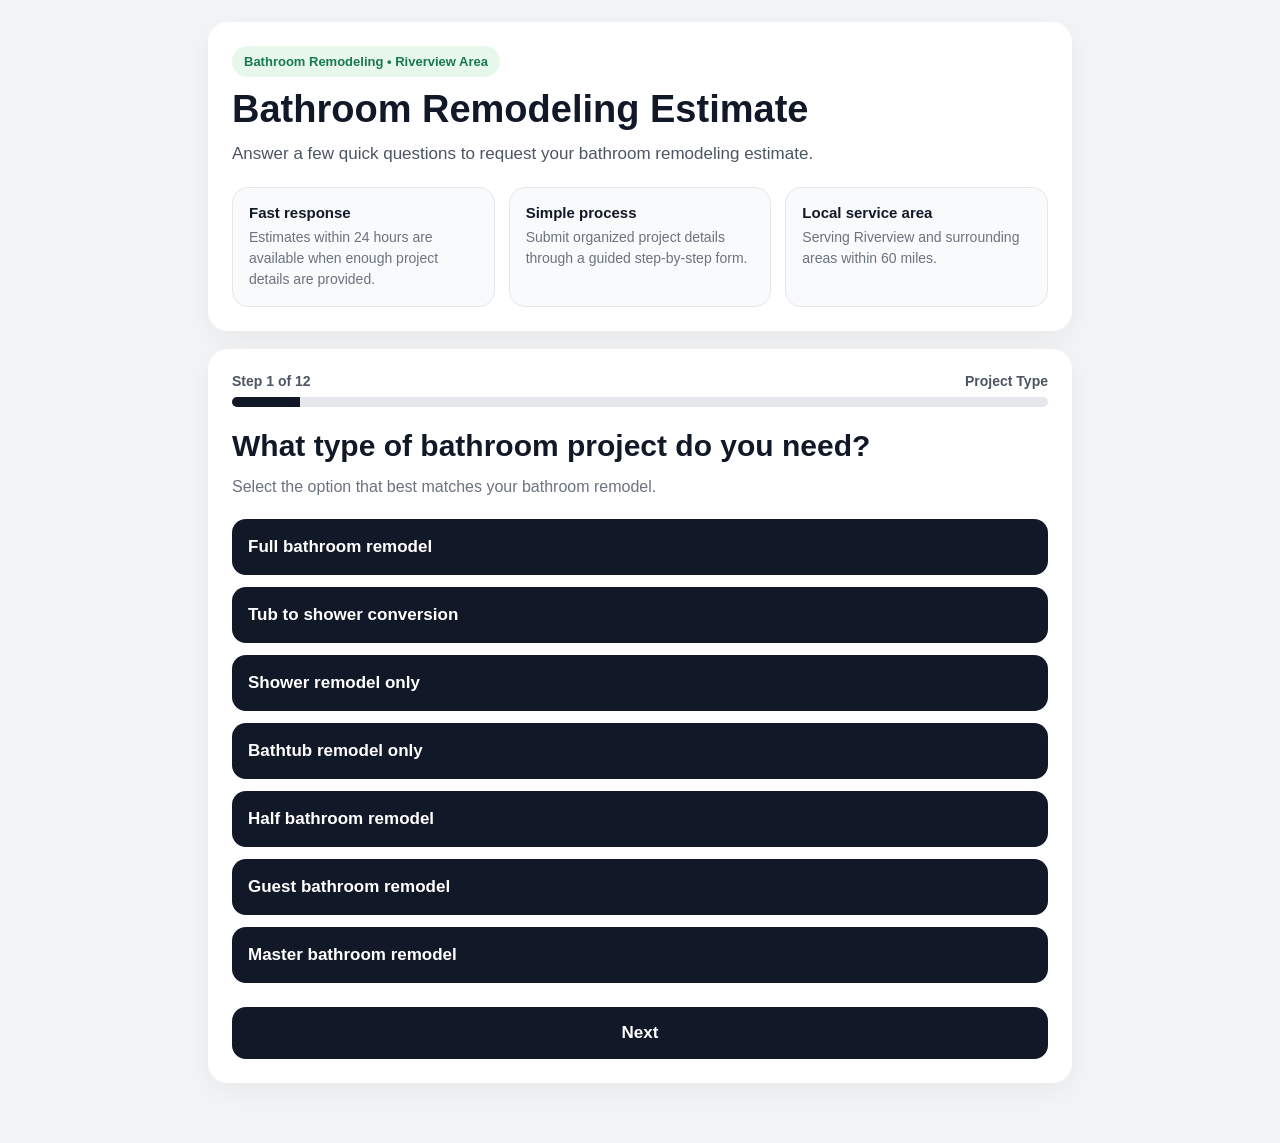
==== bathroom-remodeling.html @ bce9cc0d "Add files via upload" ====
<!DOCTYPE html>
<html lang="en">
<head>
  <!-- Google tag (gtag.js) -->
<script async src="https://www.googletagmanager.com/gtag/js?id=AW-18090208680"></script>
<script>
  window.dataLayer = window.dataLayer || [];
  function gtag(){dataLayer.push(arguments);}
  gtag('js', new Date());

  gtag('config', 'AW-18090208680');
</script>
  <meta charset="UTF-8" />
  <meta name="viewport" content="width=device-width, initial-scale=1.0" />
  <title>Bathroom Remodeling Estimate | GetEstimateFast</title>
  <style>
    * { box-sizing: border-box; }

    body {
      margin: 0;
      font-family: Arial, sans-serif;
      background: #f3f4f6;
      color: #111827;
    }

    .container {
      max-width: 900px;
      margin: 0 auto;
      padding: 22px 18px 60px;
    }

    .hero {
      background: #ffffff;
      border-radius: 20px;
      padding: 24px;
      box-shadow: 0 8px 30px rgba(0,0,0,0.05);
      margin-bottom: 18px;
    }

    .badge {
      display: inline-block;
      background: #e8f7ec;
      color: #18794e;
      font-size: 13px;
      font-weight: 700;
      padding: 8px 12px;
      border-radius: 999px;
      margin-bottom: 12px;
    }

    h1 {
      font-size: 38px;
      line-height: 1.08;
      margin: 0 0 10px;
    }

    .sub {
      font-size: 17px;
      color: #4b5563;
      line-height: 1.6;
      margin: 0;
    }

    .mobile-hide {
      display: block;
    }

    .info-grid {
      display: grid;
      grid-template-columns: repeat(3, 1fr);
      gap: 14px;
      margin-top: 20px;
    }

    .info-card {
      background: #f9fafb;
      border: 1px solid #e5e7eb;
      border-radius: 16px;
      padding: 16px;
    }

    .info-card strong {
      display: block;
      margin-bottom: 6px;
      font-size: 15px;
    }

    .info-card span {
      font-size: 14px;
      color: #6b7280;
      line-height: 1.5;
    }

    .form-shell {
      background: #ffffff;
      border-radius: 20px;
      padding: 24px;
      box-shadow: 0 8px 30px rgba(0,0,0,0.05);
    }

    .progress-wrap {
      margin-bottom: 22px;
    }

    .progress-top {
      display: flex;
      justify-content: space-between;
      align-items: center;
      gap: 12px;
      margin-bottom: 8px;
      font-size: 14px;
      color: #4b5563;
      font-weight: 700;
    }

    .progress-bar {
      height: 10px;
      background: #e5e7eb;
      border-radius: 999px;
      overflow: hidden;
    }

    .progress-fill {
      height: 100%;
      width: 8%;
      background: #111827;
      transition: width 0.25s ease;
    }

    .step {
      display: none;
    }

    .step.active {
      display: block;
    }

    h2 {
      font-size: 30px;
      margin: 0 0 10px;
      line-height: 1.15;
    }

    .step-desc {
      color: #6b7280;
      font-size: 16px;
      line-height: 1.6;
      margin: 0 0 20px;
    }

    .option-grid {
      display: grid;
      gap: 12px;
    }

    .option-btn,
    .nav-btn,
    .submit-btn,
    .contact-link {
      border: none;
      border-radius: 14px;
      cursor: pointer;
      transition: 0.2s ease;
      font-size: 17px;
      text-decoration: none;
    }

    .option-btn {
      width: 100%;
      padding: 18px 16px;
      text-align: left;
      background: #111827;
      color: #fff;
      font-weight: 600;
    }

    .option-btn:hover,
    .nav-btn:hover,
    .submit-btn:hover,
    .contact-link:hover {
      opacity: 0.95;
    }

    .option-btn.selected {
      background: #18794e;
    }

    .checkbox-list {
      display: grid;
      gap: 12px;
    }

    .checkbox-item {
      display: flex;
      align-items: center;
      gap: 12px;
      background: #f9fafb;
      border: 1px solid #e5e7eb;
      border-radius: 14px;
      padding: 16px;
      font-size: 16px;
      cursor: pointer;
    }

    .checkbox-item input {
      width: 18px;
      height: 18px;
      flex: 0 0 auto;
    }

    .field-grid {
      display: grid;
      gap: 14px;
    }

    .two-col {
      grid-template-columns: 1fr 1fr;
    }

    .three-col {
      grid-template-columns: 1fr 1fr 1fr;
    }

    input, select, textarea {
      width: 100%;
      padding: 15px 16px;
      border: 1px solid #d1d5db;
      border-radius: 12px;
      font-size: 16px;
      background: white;
    }

    textarea {
      min-height: 140px;
      resize: vertical;
    }

    .hint {
      font-size: 14px;
      color: #6b7280;
      line-height: 1.6;
      margin-top: 10px;
    }

    .notice-box {
      background: #fff8e7;
      border: 1px solid #f3d27a;
      padding: 16px;
      border-radius: 14px;
      color: #5c4500;
      font-size: 15px;
      line-height: 1.6;
      margin-bottom: 18px;
    }

    .soft-box {
      background: #f9fafb;
      border: 1px solid #e5e7eb;
      padding: 16px;
      border-radius: 14px;
      margin-top: 14px;
    }

    .nav-row {
      display: flex;
      gap: 12px;
      justify-content: space-between;
      margin-top: 24px;
    }

    .nav-btn,
    .submit-btn {
      padding: 16px 18px;
      width: 100%;
      background: #111827;
      color: #fff;
      font-weight: 700;
    }

    .nav-btn.secondary {
      background: #e5e7eb;
      color: #111827;
    }

    .summary {
      background: #f9fafb;
      border: 1px solid #e5e7eb;
      border-radius: 16px;
      padding: 18px;
      display: grid;
      gap: 12px;
    }

    .summary-item {
      border-bottom: 1px solid #e5e7eb;
      padding-bottom: 10px;
    }

    .summary-item:last-child {
      border-bottom: none;
      padding-bottom: 0;
    }

    .summary-item strong {
      display: block;
      margin-bottom: 4px;
      font-size: 14px;
      color: #374151;
    }

    .summary-item span {
      font-size: 15px;
      color: #111827;
      line-height: 1.5;
    }

    .contact-links {
      display: flex;
      gap: 12px;
      flex-wrap: wrap;
      margin-top: 16px;
    }

    .contact-link {
      display: inline-block;
      background: #111827;
      color: white;
      padding: 13px 16px;
      font-weight: 700;
    }

    .contact-link.alt {
      background: #25d366;
    }

    .footer-note {
      margin-top: 20px;
      font-size: 13px;
      color: #6b7280;
      line-height: 1.7;
    }

    .error {
      color: #b91c1c;
      font-size: 14px;
      margin-top: 12px;
      display: none;
    }

    .hidden {
      display: none !important;
    }

    @media (max-width: 768px) {
      .mobile-hide {
        display: none;
      }

      h1 { font-size: 30px; }
      h2 { font-size: 24px; }

      .form-shell, .hero { padding: 20px; }
      .two-col, .three-col, .info-grid { grid-template-columns: 1fr; }
      .nav-row { flex-direction: column; }

      .container {
        padding-top: 12px;
      }
    }
  </style>
</head>
<body>
  <div class="container">
    <div class="hero">
      <div class="badge">Bathroom Remodeling • Riverview Area</div>
      <h1>Bathroom Remodeling Estimate</h1>
      <p class="sub">
        Answer a few quick questions to request your bathroom remodeling estimate.
      </p>

      <div class="mobile-hide">
        <div class="info-grid">
          <div class="info-card">
            <strong>Fast response</strong>
            <span>Estimates within 24 hours are available when enough project details are provided.</span>
          </div>
          <div class="info-card">
            <strong>Simple process</strong>
            <span>Submit organized project details through a guided step-by-step form.</span>
          </div>
          <div class="info-card">
            <strong>Local service area</strong>
            <span>Serving Riverview and surrounding areas within 60 miles.</span>
          </div>
        </div>
      </div>
    </div>

    <div class="form-shell">
      <div class="progress-wrap">
        <div class="progress-top">
          <span id="stepLabel">Step 1 of 12</span>
          <span id="stepTitleMini">Project Type</span>
        </div>
        <div class="progress-bar">
          <div class="progress-fill" id="progressFill"></div>
        </div>
      </div>

      <form id="bathroomForm" action="https://formsubmit.co/getestimatefast@gmail.com" method="POST" enctype="multipart/form-data">
        <input type="hidden" name="_subject" value="New Bathroom Remodeling Lead" />
        <input type="hidden" name="_captcha" value="false" />
        <input type="hidden" name="_template" value="table" />
        <input type="hidden" name="Service" value="Bathroom Remodeling" />
        <input type="hidden" name="Project Type" id="projectTypeInput" />
        <input type="hidden" name="Materials" id="materialsInput" />
        <input type="hidden" name="Knows Measurements" id="knowsMeasurementsInput" />
        <input type="hidden" name="Measurement Method" id="measurementMethodInput" />
        <input type="hidden" name="Standard Bathroom Size" id="standardSizeInput" />
        <input type="hidden" name="Project Details" id="projectDetailsInput" />
        <input type="hidden" name="Timeline" id="timelineInput" />
        <input type="hidden" name="On-Site Evaluation" id="visitInput" />

        <!-- STEP 1 -->
        <section class="step active" data-title="Project Type">
          <h2>What type of bathroom project do you need?</h2>
          <p class="step-desc">Select the option that best matches your bathroom remodel.</p>

          <div class="option-grid" data-group="projectType">
            <button type="button" class="option-btn" data-value="Full bathroom remodel">Full bathroom remodel</button>
            <button type="button" class="option-btn" data-value="Tub to shower conversion">Tub to shower conversion</button>
            <button type="button" class="option-btn" data-value="Shower remodel only">Shower remodel only</button>
            <button type="button" class="option-btn" data-value="Bathtub remodel only">Bathtub remodel only</button>
            <button type="button" class="option-btn" data-value="Half bathroom remodel">Half bathroom remodel</button>
            <button type="button" class="option-btn" data-value="Guest bathroom remodel">Guest bathroom remodel</button>
            <button type="button" class="option-btn" data-value="Master bathroom remodel">Master bathroom remodel</button>
          </div>

          <div class="error">Please select one option to continue.</div>

          <div class="nav-row">
            <button type="button" class="nav-btn" onclick="nextStep()">Next</button>
          </div>
        </section>

        <!-- STEP 2 -->
        <section class="step" data-title="Scope of Work">
          <h2>What work is needed?</h2>
          <p class="step-desc">Select all that apply to your project.</p>

          <div class="checkbox-list">
            <label class="checkbox-item"><input type="checkbox" name="Scope of Work[]" value="Demolition">Demolition</label>
            <label class="checkbox-item"><input type="checkbox" name="Scope of Work[]" value="Debris removal">Debris removal</label>
            <label class="checkbox-item"><input type="checkbox" name="Scope of Work[]" value="Plumbing replacement">Plumbing replacement</label>
            <label class="checkbox-item"><input type="checkbox" name="Scope of Work[]" value="Plumbing relocation">Plumbing relocation</label>
            <label class="checkbox-item"><input type="checkbox" name="Scope of Work[]" value="Waterproofing">Waterproofing</label>
            <label class="checkbox-item"><input type="checkbox" name="Scope of Work[]" value="Tile installation">Tile installation</label>
            <label class="checkbox-item"><input type="checkbox" name="Scope of Work[]" value="Shower pan installation">Shower pan installation</label>
            <label class="checkbox-item"><input type="checkbox" name="Scope of Work[]" value="Bathtub installation">Bathtub installation</label>
            <label class="checkbox-item"><input type="checkbox" name="Scope of Work[]" value="Vanity replacement">Vanity replacement</label>
            <label class="checkbox-item"><input type="checkbox" name="Scope of Work[]" value="Toilet replacement">Toilet replacement</label>
            <label class="checkbox-item"><input type="checkbox" name="Scope of Work[]" value="Drywall repair">Drywall repair</label>
            <label class="checkbox-item"><input type="checkbox" name="Scope of Work[]" value="Painting">Painting</label>
            <label class="checkbox-item"><input type="checkbox" name="Scope of Work[]" value="Glass door installation">Glass door installation</label>
            <label class="checkbox-item"><input type="checkbox" name="Scope of Work[]" value="Exhaust fan">Exhaust fan</label>
            <label class="checkbox-item"><input type="checkbox" name="Scope of Work[]" value="Lighting">Lighting</label>
            <label class="checkbox-item"><input type="checkbox" name="Scope of Work[]" value="Final cleaning">Final cleaning</label>
          </div>

          <div class="error">Please select at least one scope item.</div>

          <div class="nav-row">
            <button type="button" class="nav-btn secondary" onclick="prevStep()">Back</button>
            <button type="button" class="nav-btn" onclick="nextStep()">Next</button>
          </div>
        </section>

        <!-- STEP 3 -->
        <section class="step" data-title="Materials">
          <h2>How will materials be handled?</h2>
          <p class="step-desc">Choose the option that best matches your project.</p>

          <div class="option-grid" data-group="materials">
            <button type="button" class="option-btn" data-value="I already have materials">I already have materials</button>
            <button type="button" class="option-btn" data-value="I need help choosing materials">I need help choosing materials</button>
            <button type="button" class="option-btn" data-value="I want help purchasing materials">I want help purchasing materials</button>
            <button type="button" class="option-btn" data-value="Labor only">Labor only</button>
            <button type="button" class="option-btn" data-value="Labor + rough materials">Labor + rough materials</button>
          </div>

          <div class="error">Please select one option to continue.</div>

          <div class="nav-row">
            <button type="button" class="nav-btn secondary" onclick="prevStep()">Back</button>
            <button type="button" class="nav-btn" onclick="nextStep()">Next</button>
          </div>
        </section>

        <!-- STEP 4 -->
        <section class="step" data-title="Measurements">
          <h2>Do you know your bathroom measurements?</h2>
          <p class="step-desc">This helps us determine whether an estimate can be reviewed more accurately within 24 hours.</p>

          <div class="option-grid" data-group="knowsMeasurements">
            <button type="button" class="option-btn" data-value="Yes, I know the measurements">Yes, I know the measurements</button>
            <button type="button" class="option-btn" data-value="No, I do not know the measurements">No, I do not know the measurements</button>
          </div>

          <div id="measurementNoBox" class="notice-box hidden">
            Accurate estimates may require bathroom measurements. If measurements are not available, an on-site evaluation may be needed and the 24-hour estimate may not apply.
          </div>

          <div id="measurementYesBox" class="hidden">
            <div class="soft-box">
              <p class="step-desc" style="margin-bottom:14px;">How would you like to provide the bathroom size?</p>

              <div class="option-grid" data-group="measurementMethod">
                <button type="button" class="option-btn" data-value="Select a standard bathroom size">Select a standard bathroom size</button>
                <button type="button" class="option-btn" data-value="Enter custom measurements">Enter custom measurements</button>
              </div>

              <div id="standardSizeBox" class="hidden" style="margin-top:16px;">
                <select id="standardBathroomSize">
                  <option value="">Select a standard bathroom size</option>
                  <option>Small bathroom — around 5' x 8'</option>
                  <option>Standard bathroom — around 6' x 8'</option>
                  <option>Master bathroom — around 8' x 10'</option>
                  <option>Large master bathroom — around 10' x 12'</option>
                  <option>Different size / not listed</option>
                </select>
              </div>

              <div id="customSizeBox" class="hidden" style="margin-top:16px;">
                <div class="field-grid three-col">
                  <input type="text" id="bathLength" name="Bathroom Length (feet)" placeholder="Length (feet)" />
                  <input type="text" id="bathWidth" name="Bathroom Width (feet)" placeholder="Width (feet)" />
                  <input type="text" id="bathHeight" name="Ceiling Height (feet)" placeholder="Ceiling height (feet)" />
                </div>
              </div>
            </div>
          </div>

          <div class="error">Please complete the measurement step to continue.</div>

          <div class="nav-row">
            <button type="button" class="nav-btn secondary" onclick="prevStep()">Back</button>
            <button type="button" class="nav-btn" onclick="nextStep()">Next</button>
          </div>
        </section>

        <!-- STEP 5 -->
        <section class="step" data-title="Project Details">
          <h2>What details do you already have?</h2>
          <p class="step-desc">Select the option that best describes your project status.</p>

          <div class="option-grid" data-group="projectDetails">
            <button type="button" class="option-btn" data-value="I already have a design">I already have a design</button>
            <button type="button" class="option-btn" data-value="I need help planning the layout">I need help planning the layout</button>
            <button type="button" class="option-btn" data-value="I know the finishes I want">I know the finishes I want</button>
            <button type="button" class="option-btn" data-value="I am still deciding on finishes">I am still deciding on finishes</button>
          </div>

          <div class="error">Please select one option to continue.</div>

          <div class="nav-row">
            <button type="button" class="nav-btn secondary" onclick="prevStep()">Back</button>
            <button type="button" class="nav-btn" onclick="nextStep()">Next</button>
          </div>
        </section>

        <!-- STEP 6 -->
        <section class="step" data-title="Project Description">
          <h2>Tell us more about your project</h2>
          <p class="step-desc">The more details you provide, the more accurate your estimate will be.</p>

          <textarea id="projectDescription" name="Project Description" placeholder="Describe what you want to change or improve in your bathroom.

Example:
- Replace bathtub with walk-in shower
- Install new tile and waterproofing
- Move plumbing
- Upgrade vanity and lighting
- Fix previous water damage"></textarea>

          <div class="hint">You can include any specific ideas, materials, or problems you are experiencing.</div>

          <div class="error">Please add a short project description to continue.</div>

          <div class="nav-row">
            <button type="button" class="nav-btn secondary" onclick="prevStep()">Back</button>
            <button type="button" class="nav-btn" onclick="nextStep()">Next</button>
          </div>
        </section>

        <!-- STEP 7 -->
        <section class="step" data-title="Timeline">
          <h2>When would you like to start?</h2>
          <p class="step-desc">Choose the timeline that best fits your project plan.</p>

          <div class="option-grid" data-group="timeline">
            <button type="button" class="option-btn" data-value="As soon as possible">As soon as possible</button>
            <button type="button" class="option-btn" data-value="Within 30 days">Within 30 days</button>
            <button type="button" class="option-btn" data-value="Within 60 days">Within 60 days</button>
            <button type="button" class="option-btn" data-value="Within 90 days">Within 90 days</button>
            <button type="button" class="option-btn" data-value="Just planning for now">Just planning for now</button>
          </div>

          <div class="error">Please select one option to continue.</div>

          <div class="nav-row">
            <button type="button" class="nav-btn secondary" onclick="prevStep()">Back</button>
            <button type="button" class="nav-btn" onclick="nextStep()">Next</button>
          </div>
        </section>

        <!-- STEP 8 -->
        <section class="step" data-title="Location">
          <h2>Where is the project located?</h2>
          <p class="step-desc">Please provide the city and ZIP code of the property.</p>

          <div class="field-grid two-col">
            <input type="text" id="city" name="City" placeholder="City" />
            <input type="text" id="zip" name="ZIP Code" placeholder="ZIP Code" />
          </div>

          <div class="error">Please enter city and ZIP code.</div>

          <div class="nav-row">
            <button type="button" class="nav-btn secondary" onclick="prevStep()">Back</button>
            <button type="button" class="nav-btn" onclick="nextStep()">Next</button>
          </div>
        </section>

        <!-- STEP 9 -->
        <section class="step" data-title="On-Site Evaluation">
          <h2>Do you think an on-site evaluation may be needed?</h2>

          <div class="notice-box">
            Some projects may require an in-person evaluation. If a site visit is needed, a $100 service fee may apply. This fee will be credited toward your project if you move forward with the team.
          </div>

          <div class="option-grid" data-group="visit">
            <button type="button" class="option-btn" data-value="No, I do not need a visit">No, I do not need a visit</button>
            <button type="button" class="option-btn" data-value="Yes, I may need an on-site evaluation">Yes, I may need an on-site evaluation</button>
          </div>

          <div class="error">Please select one option to continue.</div>

          <div class="nav-row">
            <button type="button" class="nav-btn secondary" onclick="prevStep()">Back</button>
            <button type="button" class="nav-btn" onclick="nextStep()">Next</button>
          </div>
        </section>

        <!-- STEP 10 -->
        <section class="step" data-title="Photos">
          <h2>Would you like to add photos of the project area?</h2>
          <p class="step-desc">Photos are optional, but they help us review your bathroom project more accurately.</p>

          <input type="file" name="Project Photos" multiple accept="image/*" />
          <div class="hint">
            Additional project photos can also be shared later using your preferred contact method.
          </div>

          <div class="nav-row">
            <button type="button" class="nav-btn secondary" onclick="prevStep()">Back</button>
            <button type="button" class="nav-btn" onclick="nextStep()">Next</button>
          </div>
        </section>

        <!-- STEP 11 -->
        <section class="step" data-title="Contact Information">
          <h2>How can we reach you?</h2>
          <p class="step-desc">Please enter your contact information so we can follow up on your request.</p>

          <div class="field-grid">
            <input type="text" id="fullName" name="Full Name" placeholder="Full Name" />
            <input type="text" id="phone" name="Phone Number" placeholder="Phone Number" />
            <input type="email" id="email" name="Email Address" placeholder="Email Address" />
            <select id="contactMethod" name="Preferred Contact Method">
              <option value="">Preferred contact method</option>
              <option>Phone call</option>
              <option>Text message</option>
              <option>WhatsApp</option>
              <option>Email</option>
            </select>
          </div>

          <div class="error">Please complete name, phone, email, and preferred contact method.</div>

          <div class="nav-row">
            <button type="button" class="nav-btn secondary" onclick="prevStep()">Back</button>
            <button type="button" class="nav-btn" onclick="nextStep()">Next</button>
          </div>
        </section>

        <!-- STEP 12 -->
        <section class="step" data-title="Review & Submit">
          <h2>Review your request</h2>
          <p class="step-desc">Please review your project details before submitting.</p>

          <div class="summary" id="summaryBox"></div>

          <div class="contact-links">
            <a class="contact-link" id="smsBackup" href="#">Send by text instead</a>
            <a class="contact-link" id="emailBackup" href="#">Send by email instead</a>
            <a class="contact-link alt" id="whatsAppBackup" href="#" target="_blank">Send by WhatsApp instead</a>
          </div>

          <div class="footer-note">
            GetEstimateFast is a lead generation platform that connects customers with construction professionals. Depending on the project, services may be performed by our team or by independent contractors.
          </div>

          <div class="nav-row">
            <button type="button" class="nav-btn secondary" onclick="prevStep()">Back</button>
            <button type="submit" class="submit-btn">Request My Estimate</button>
          </div>
        </section>
      </form>
    </div>
  </div>

  <script>
    const steps = Array.from(document.querySelectorAll('.step'));
    let currentStep = 0;

    const stepLabel = document.getElementById('stepLabel');
    const stepTitleMini = document.getElementById('stepTitleMini');
    const progressFill = document.getElementById('progressFill');

    const singleChoiceState = {
      projectType: '',
      materials: '',
      knowsMeasurements: '',
      measurementMethod: '',
      standardSize: '',
      projectDetails: '',
      timeline: '',
      visit: ''
    };

    document.querySelectorAll('[data-group]').forEach(group => {
      const groupName = group.getAttribute('data-group');
      group.querySelectorAll('.option-btn').forEach(btn => {
        btn.addEventListener('click', () => {
          group.querySelectorAll('.option-btn').forEach(b => b.classList.remove('selected'));
          btn.classList.add('selected');
          singleChoiceState[groupName] = btn.dataset.value;

          if (groupName === 'projectType') document.getElementById('projectTypeInput').value = btn.dataset.value;
          if (groupName === 'materials') document.getElementById('materialsInput').value = btn.dataset.value;
          if (groupName === 'knowsMeasurements') {
            document.getElementById('knowsMeasurementsInput').value = btn.dataset.value;
            handleMeasurementKnowledge();
          }
          if (groupName === 'measurementMethod') {
            document.getElementById('measurementMethodInput').value = btn.dataset.value;
            handleMeasurementMethod();
          }
          if (groupName === 'projectDetails') document.getElementById('projectDetailsInput').value = btn.dataset.value;
          if (groupName === 'timeline') document.getElementById('timelineInput').value = btn.dataset.value;
          if (groupName === 'visit') document.getElementById('visitInput').value = btn.dataset.value;

          hideError(currentStep);
        });
      });
    });

    document.getElementById('standardBathroomSize').addEventListener('change', function() {
      singleChoiceState.standardSize = this.value;
      document.getElementById('standardSizeInput').value = this.value;
      hideError(currentStep);
    });

    function handleMeasurementKnowledge() {
      const yesBox = document.getElementById('measurementYesBox');
      const noBox = document.getElementById('measurementNoBox');

      if (singleChoiceState.knowsMeasurements === 'Yes, I know the measurements') {
        yesBox.classList.remove('hidden');
        noBox.classList.add('hidden');
      } else if (singleChoiceState.knowsMeasurements === 'No, I do not know the measurements') {
        yesBox.classList.add('hidden');
        noBox.classList.remove('hidden');
        singleChoiceState.measurementMethod = '';
        singleChoiceState.standardSize = '';
        document.getElementById('measurementMethodInput').value = '';
        document.getElementById('standardSizeInput').value = '';
        clearMeasurementMethodSelections();
        document.getElementById('standardBathroomSize').value = '';
        document.getElementById('bathLength').value = '';
        document.getElementById('bathWidth').value = '';
        document.getElementById('bathHeight').value = '';
      } else {
        yesBox.classList.add('hidden');
        noBox.classList.add('hidden');
      }
    }

    function clearMeasurementMethodSelections() {
      document.querySelectorAll('[data-group="measurementMethod"] .option-btn').forEach(btn => {
        btn.classList.remove('selected');
      });
      document.getElementById('standardSizeBox').classList.add('hidden');
      document.getElementById('customSizeBox').classList.add('hidden');
    }

    function handleMeasurementMethod() {
      const standardBox = document.getElementById('standardSizeBox');
      const customBox = document.getElementById('customSizeBox');

      if (singleChoiceState.measurementMethod === 'Select a standard bathroom size') {
        standardBox.classList.remove('hidden');
        customBox.classList.add('hidden');
      } else if (singleChoiceState.measurementMethod === 'Enter custom measurements') {
        standardBox.classList.add('hidden');
        customBox.classList.remove('hidden');
      } else {
        standardBox.classList.add('hidden');
        customBox.classList.add('hidden');
      }
    }

    function showStep(index) {
      steps.forEach((step, i) => step.classList.toggle('active', i === index));
      currentStep = index;

      const title = steps[index].dataset.title || '';
      stepLabel.textContent = `Step ${index + 1} of ${steps.length}`;
      stepTitleMini.textContent = title;
      progressFill.style.width = `${((index + 1) / steps.length) * 100}%`;

      if (index === steps.length - 1) {
        buildSummary();
        buildBackupLinks();
      }
    }

    function getErrorBox(index) {
      return steps[index].querySelector('.error');
    }

    function showError(index, message) {
      const box = getErrorBox(index);
      if (!box) return;
      box.textContent = message;
      box.style.display = 'block';
    }

    function hideError(index) {
      const box = getErrorBox(index);
      if (!box) return;
      box.style.display = 'none';
    }

    function validateStep(index) {
      hideError(index);

      if (index === 0 && !singleChoiceState.projectType) {
        showError(index, 'Please select one option to continue.');
        return false;
      }

      if (index === 1) {
        const checked = steps[index].querySelectorAll('input[type="checkbox"]:checked');
        if (checked.length === 0) {
          showError(index, 'Please select at least one scope item.');
          return false;
        }
      }

      if (index === 2 && !singleChoiceState.materials) {
        showError(index, 'Please select one option to continue.');
        return false;
      }

      if (index === 3) {
        if (!singleChoiceState.knowsMeasurements) {
          showError(index, 'Please select whether you know the measurements.');
          return false;
        }

        if (singleChoiceState.knowsMeasurements === 'Yes, I know the measurements') {
          if (!singleChoiceState.measurementMethod) {
            showError(index, 'Please choose how you want to provide the bathroom size.');
            return false;
          }

          if (singleChoiceState.measurementMethod === 'Select a standard bathroom size') {
            const standard = document.getElementById('standardBathroomSize').value.trim();
            if (!standard) {
              showError(index, 'Please select a standard bathroom size.');
              return false;
            }
          }

          if (singleChoiceState.measurementMethod === 'Enter custom measurements') {
            const length = document.getElementById('bathLength').value.trim();
            const width = document.getElementById('bathWidth').value.trim();
            const height = document.getElementById('bathHeight').value.trim();
            if (!length || !width || !height) {
              showError(index, 'Please enter length, width, and ceiling height.');
              return false;
            }
          }
        }
      }

      if (index === 4 && !singleChoiceState.projectDetails) {
        showError(index, 'Please select one option to continue.');
        return false;
      }

      if (index === 5) {
        const desc = document.getElementById('projectDescription').value.trim();
        if (desc.length < 10) {
          showError(index, 'Please add a short project description to continue.');
          return false;
        }
      }

      if (index === 6 && !singleChoiceState.timeline) {
        showError(index, 'Please select one option to continue.');
        return false;
      }

      if (index === 7) {
        const city = document.getElementById('city').value.trim();
        const zip = document.getElementById('zip').value.trim();
        if (!city || !zip) {
          showError(index, 'Please enter city and ZIP code.');
          return false;
        }
      }

      if (index === 8 && !singleChoiceState.visit) {
        showError(index, 'Please select one option to continue.');
        return false;
      }

      if (index === 10) {
        const name = document.getElementById('fullName').value.trim();
        const phone = document.getElementById('phone').value.trim();
        const email = document.getElementById('email').value.trim();
        const method = document.getElementById('contactMethod').value.trim();
        if (!name || !phone || !email || !method) {
          showError(index, 'Please complete name, phone, email, and preferred contact method.');
          return false;
        }
      }

      return true;
    }

    function nextStep() {
      if (!validateStep(currentStep)) return;
      if (currentStep < steps.length - 1) showStep(currentStep + 1);
      window.scrollTo({ top: 0, behavior: 'smooth' });
    }

    function prevStep() {
      if (currentStep > 0) showStep(currentStep - 1);
      window.scrollTo({ top: 0, behavior: 'smooth' });
    }

    function getScopeValues() {
      return Array.from(document.querySelectorAll('input[name="Scope of Work[]"]:checked')).map(i => i.value);
    }

    function getMeasurementSummary() {
      if (singleChoiceState.knowsMeasurements === 'No, I do not know the measurements') {
        return 'Does not know measurements';
      }

      if (singleChoiceState.knowsMeasurements === 'Yes, I know the measurements') {
        if (singleChoiceState.measurementMethod === 'Select a standard bathroom size') {
          return `Knows measurements • Standard size: ${document.getElementById('standardBathroomSize').value || 'N/A'}`;
        }

        if (singleChoiceState.measurementMethod === 'Enter custom measurements') {
          return `Knows measurements • Custom size: ${document.getElementById('bathLength').value || 'N/A'} ft x ${document.getElementById('bathWidth').value || 'N/A'} ft x ${document.getElementById('bathHeight').value || 'N/A'} ft`;
        }

        return 'Knows measurements';
      }

      return '—';
    }

    function buildSummary() {
      const summaryBox = document.getElementById('summaryBox');
      const scope = getScopeValues();

      const items = [
        ['Project Type', singleChoiceState.projectType || '—'],
        ['Scope of Work', scope.length ? scope.join(', ') : '—'],
        ['Materials', singleChoiceState.materials || '—'],
        ['Measurements', getMeasurementSummary()],
        ['Project Details', singleChoiceState.projectDetails || '—'],
        ['Project Description', document.getElementById('projectDescription').value.trim() || '—'],
        ['Timeline', singleChoiceState.timeline || '—'],
        ['City', document.getElementById('city').value.trim() || '—'],
        ['ZIP Code', document.getElementById('zip').value.trim() || '—'],
        ['On-Site Evaluation', singleChoiceState.visit || '—'],
        ['Full Name', document.getElementById('fullName').value.trim() || '—'],
        ['Phone Number', document.getElementById('phone').value.trim() || '—'],
        ['Email Address', document.getElementById('email').value.trim() || '—'],
        ['Preferred Contact Method', document.getElementById('contactMethod').value.trim() || '—']
      ];

      summaryBox.innerHTML = items.map(([label, value]) => `
        <div class="summary-item">
          <strong>${label}</strong>
          <span>${value}</span>
        </div>
      `).join('');
    }

    function buildLeadMessage() {
      const scope = getScopeValues().join(', ') || 'N/A';

      return `New Bathroom Remodeling Lead

Project Type: ${singleChoiceState.projectType || 'N/A'}
Scope of Work: ${scope}
Materials: ${singleChoiceState.materials || 'N/A'}
Measurements: ${getMeasurementSummary()}
Project Details: ${singleChoiceState.projectDetails || 'N/A'}
Project Description: ${document.getElementById('projectDescription').value.trim() || 'N/A'}
Timeline: ${singleChoiceState.timeline || 'N/A'}
City: ${document.getElementById('city').value.trim() || 'N/A'}
ZIP Code: ${document.getElementById('zip').value.trim() || 'N/A'}
On-Site Evaluation: ${singleChoiceState.visit || 'N/A'}
Full Name: ${document.getElementById('fullName').value.trim() || 'N/A'}
Phone Number: ${document.getElementById('phone').value.trim() || 'N/A'}
Email Address: ${document.getElementById('email').value.trim() || 'N/A'}
Preferred Contact Method: ${document.getElementById('contactMethod').value.trim() || 'N/A'}`;
    }

    function buildBackupLinks() {
      const msg = buildLeadMessage();
      document.getElementById('whatsAppBackup').href = 'https://wa.me/18135917560?text=' + encodeURIComponent(msg);
      document.getElementById('smsBackup').href = 'sms:18135917560?body=' + encodeURIComponent(msg);
      document.getElementById('emailBackup').href =
        'mailto:getestimatefast@gmail.com?subject=' +
        encodeURIComponent('New Bathroom Remodeling Lead') +
        '&body=' + encodeURIComponent(msg);
    }

    showStep(0);
  </script>
  <script>
  const bathroomForm = document.getElementById('bathroomForm');

  if (bathroomForm) {
    bathroomForm.addEventListener('submit', function () {
      gtag('event', 'conversion', {
        'send_to': 'AW-18090208680/XRtTCKj-mpwcEKjbirJD'
      });
    });
  }
</script>
</body>
</html>
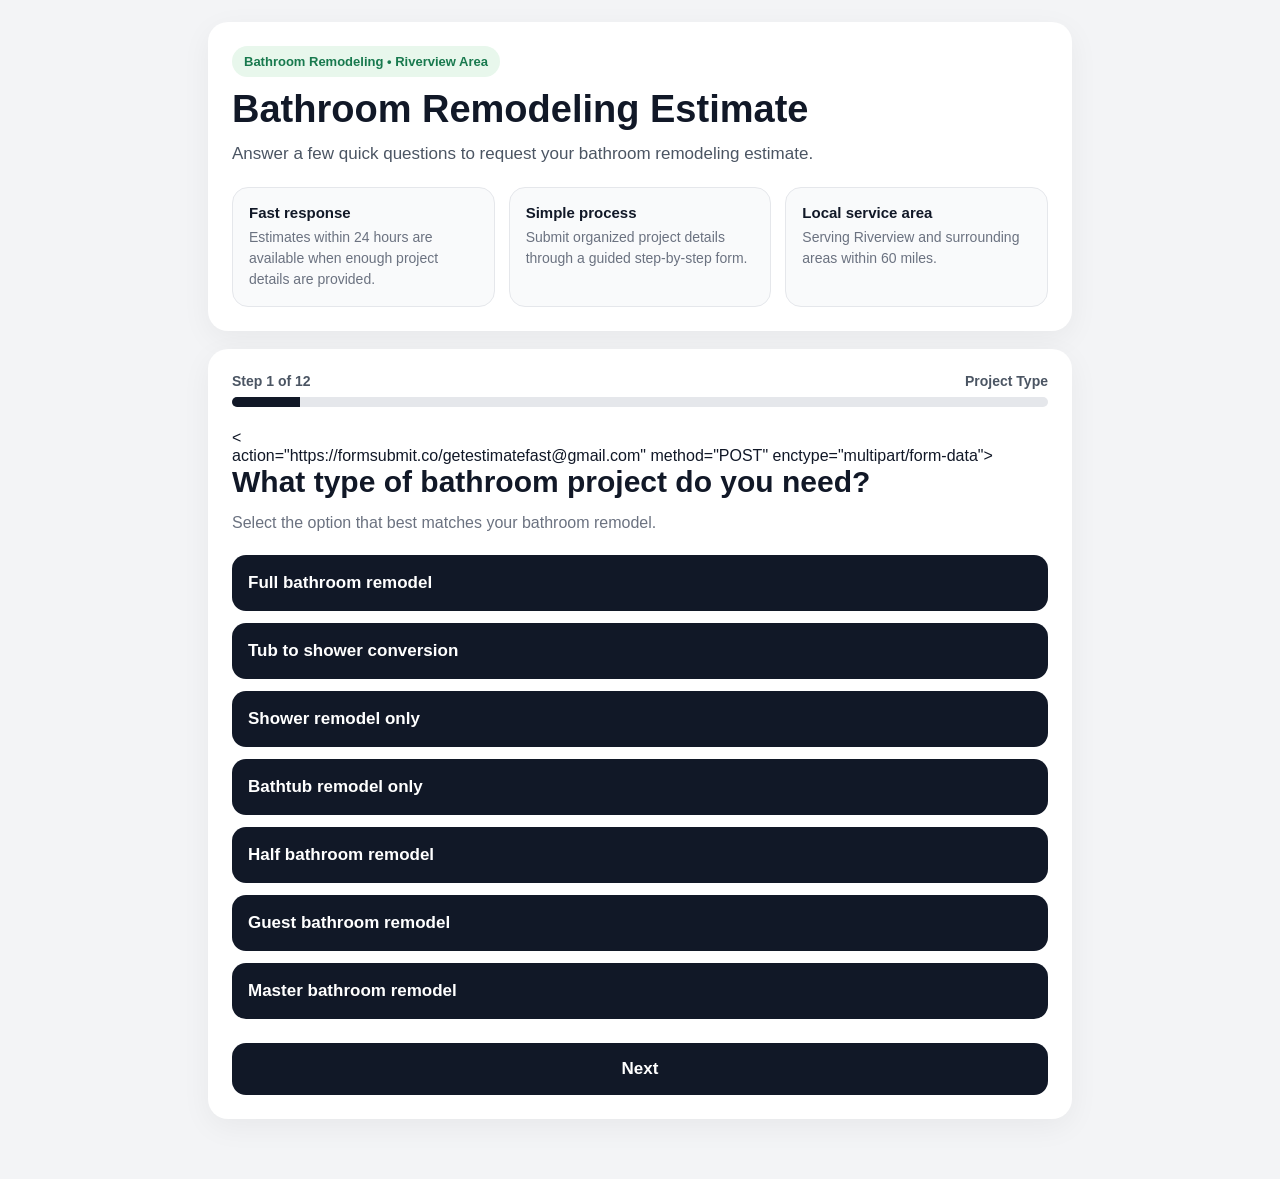
==== commit 4d7eb385: "Update bathroom-remodeling.html" ====
--- a/bathroom-remodeling.html
+++ b/bathroom-remodeling.html
@@ -407,8 +407,11 @@
         </div>
       </div>
 
-      <form id="bathroomForm" action="https://formsubmit.co/getestimatefast@gmail.com" method="POST" enctype="multipart/form-data">
-        <input type="hidden" name="_subject" value="New Bathroom Remodeling Lead" />
+      <<form id="lead-form"> action="https://formsubmit.co/getestimatefast@gmail.com" method="POST" enctype="multipart/form-data">
+
+  <input type="hidden" name="_next" value="https://www.getestimatefast.com/thank-you.html">
+
+          <input type="hidden" name="_subject" id="email-subject">
         <input type="hidden" name="_captcha" value="false" />
         <input type="hidden" name="_template" value="table" />
         <input type="hidden" name="Service" value="Bathroom Remodeling" />
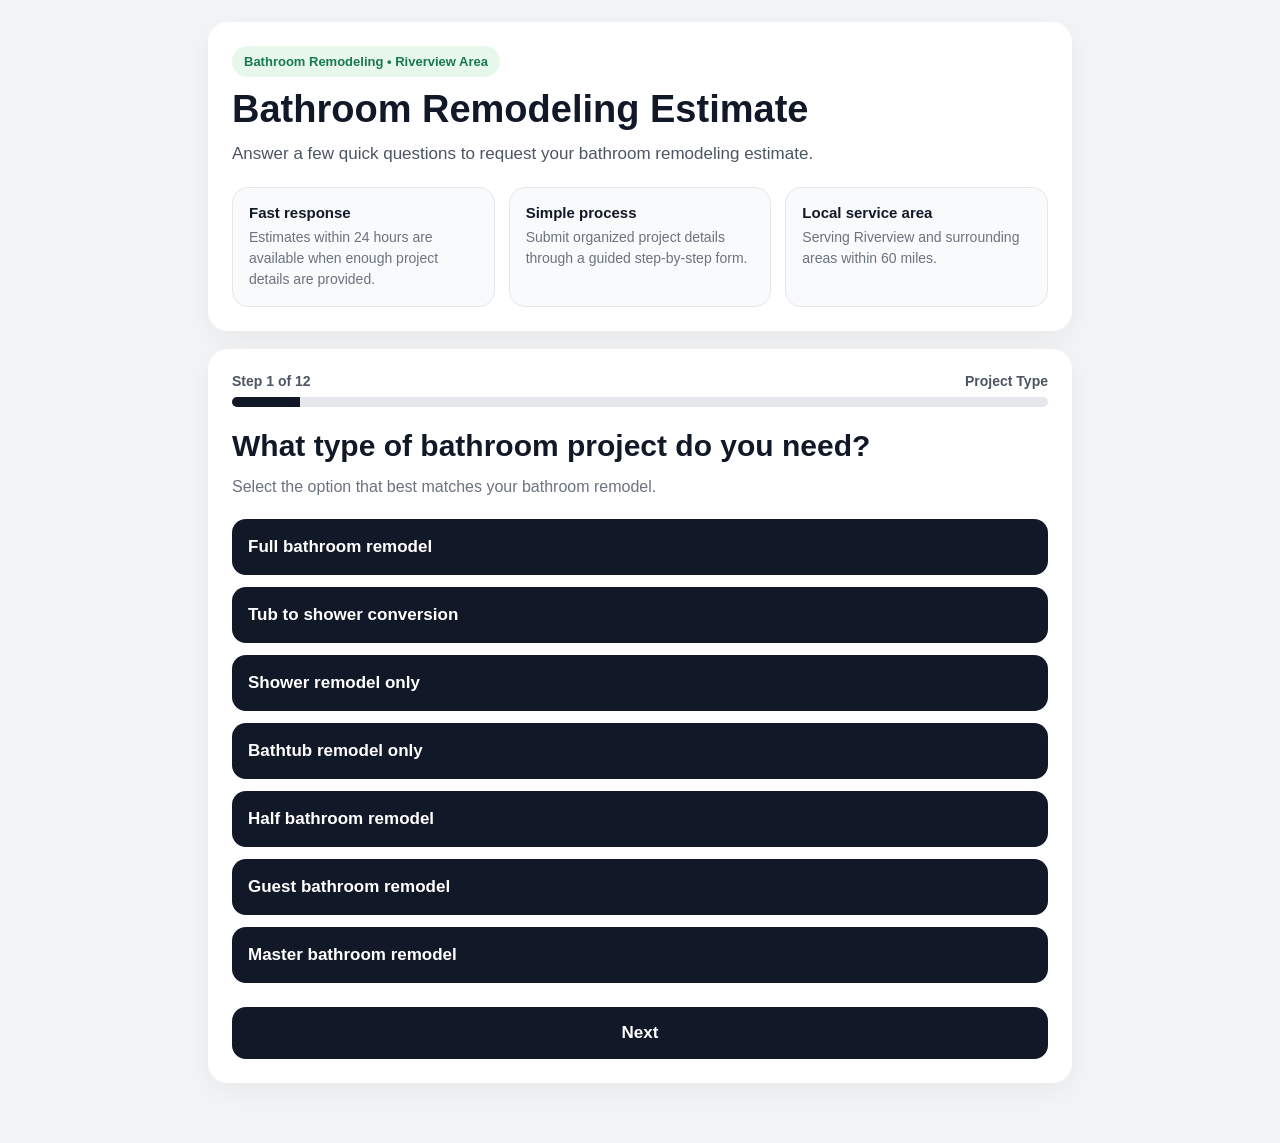
==== commit 1f67cc7a: "Update bathroom-remodeling.html" ====
--- a/bathroom-remodeling.html
+++ b/bathroom-remodeling.html
@@ -2,17 +2,18 @@
 <html lang="en">
 <head>
   <!-- Google tag (gtag.js) -->
-<script async src="https://www.googletagmanager.com/gtag/js?id=AW-18090208680"></script>
-<script>
-  window.dataLayer = window.dataLayer || [];
-  function gtag(){dataLayer.push(arguments);}
-  gtag('js', new Date());
-
-  gtag('config', 'AW-18090208680');
-</script>
+  <script async src="https://www.googletagmanager.com/gtag/js?id=AW-18090208680"></script>
+  <script>
+    window.dataLayer = window.dataLayer || [];
+    function gtag(){dataLayer.push(arguments);}
+    gtag('js', new Date());
+    gtag('config', 'AW-18090208680');
+  </script>
+
   <meta charset="UTF-8" />
   <meta name="viewport" content="width=device-width, initial-scale=1.0" />
   <title>Bathroom Remodeling Estimate | GetEstimateFast</title>
+
   <style>
     * { box-sizing: border-box; }
 
@@ -407,11 +408,9 @@
         </div>
       </div>
 
-      <<form id="lead-form"> action="https://formsubmit.co/getestimatefast@gmail.com" method="POST" enctype="multipart/form-data">
-
-  <input type="hidden" name="_next" value="https://www.getestimatefast.com/thank-you.html">
-
-          <input type="hidden" name="_subject" id="email-subject">
+      <form id="lead-form" action="https://formsubmit.co/getestimatefast@gmail.com" method="POST" enctype="multipart/form-data">
+        <input type="hidden" name="_next" value="https://www.getestimatefast.com/thank-you.html">
+        <input type="hidden" name="_subject" id="email-subject">
         <input type="hidden" name="_captcha" value="false" />
         <input type="hidden" name="_template" value="table" />
         <input type="hidden" name="Service" value="Bathroom Remodeling" />
@@ -424,7 +423,6 @@
         <input type="hidden" name="Timeline" id="timelineInput" />
         <input type="hidden" name="On-Site Evaluation" id="visitInput" />
 
-        <!-- STEP 1 -->
         <section class="step active" data-title="Project Type">
           <h2>What type of bathroom project do you need?</h2>
           <p class="step-desc">Select the option that best matches your bathroom remodel.</p>
@@ -446,7 +444,6 @@
           </div>
         </section>
 
-        <!-- STEP 2 -->
         <section class="step" data-title="Scope of Work">
           <h2>What work is needed?</h2>
           <p class="step-desc">Select all that apply to your project.</p>
@@ -478,7 +475,6 @@
           </div>
         </section>
 
-        <!-- STEP 3 -->
         <section class="step" data-title="Materials">
           <h2>How will materials be handled?</h2>
           <p class="step-desc">Choose the option that best matches your project.</p>
@@ -499,7 +495,6 @@
           </div>
         </section>
 
-        <!-- STEP 4 -->
         <section class="step" data-title="Measurements">
           <h2>Do you know your bathroom measurements?</h2>
           <p class="step-desc">This helps us determine whether an estimate can be reviewed more accurately within 24 hours.</p>
@@ -551,7 +546,6 @@
           </div>
         </section>
 
-        <!-- STEP 5 -->
         <section class="step" data-title="Project Details">
           <h2>What details do you already have?</h2>
           <p class="step-desc">Select the option that best describes your project status.</p>
@@ -571,7 +565,6 @@
           </div>
         </section>
 
-        <!-- STEP 6 -->
         <section class="step" data-title="Project Description">
           <h2>Tell us more about your project</h2>
           <p class="step-desc">The more details you provide, the more accurate your estimate will be.</p>
@@ -595,7 +588,6 @@
           </div>
         </section>
 
-        <!-- STEP 7 -->
         <section class="step" data-title="Timeline">
           <h2>When would you like to start?</h2>
           <p class="step-desc">Choose the timeline that best fits your project plan.</p>
@@ -616,7 +608,6 @@
           </div>
         </section>
 
-        <!-- STEP 8 -->
         <section class="step" data-title="Location">
           <h2>Where is the project located?</h2>
           <p class="step-desc">Please provide the city and ZIP code of the property.</p>
@@ -634,7 +625,6 @@
           </div>
         </section>
 
-        <!-- STEP 9 -->
         <section class="step" data-title="On-Site Evaluation">
           <h2>Do you think an on-site evaluation may be needed?</h2>
 
@@ -655,7 +645,6 @@
           </div>
         </section>
 
-        <!-- STEP 10 -->
         <section class="step" data-title="Photos">
           <h2>Would you like to add photos of the project area?</h2>
           <p class="step-desc">Photos are optional, but they help us review your bathroom project more accurately.</p>
@@ -671,7 +660,6 @@
           </div>
         </section>
 
-        <!-- STEP 11 -->
         <section class="step" data-title="Contact Information">
           <h2>How can we reach you?</h2>
           <p class="step-desc">Please enter your contact information so we can follow up on your request.</p>
@@ -697,7 +685,6 @@
           </div>
         </section>
 
-        <!-- STEP 12 -->
         <section class="step" data-title="Review & Submit">
           <h2>Review your request</h2>
           <p class="step-desc">Please review your project details before submitting.</p>
@@ -744,6 +731,7 @@
 
     document.querySelectorAll('[data-group]').forEach(group => {
       const groupName = group.getAttribute('data-group');
+
       group.querySelectorAll('.option-btn').forEach(btn => {
         btn.addEventListener('click', () => {
           group.querySelectorAll('.option-btn').forEach(b => b.classList.remove('selected'));
@@ -752,14 +740,17 @@
 
           if (groupName === 'projectType') document.getElementById('projectTypeInput').value = btn.dataset.value;
           if (groupName === 'materials') document.getElementById('materialsInput').value = btn.dataset.value;
+
           if (groupName === 'knowsMeasurements') {
             document.getElementById('knowsMeasurementsInput').value = btn.dataset.value;
             handleMeasurementKnowledge();
           }
+
           if (groupName === 'measurementMethod') {
             document.getElementById('measurementMethodInput').value = btn.dataset.value;
             handleMeasurementMethod();
           }
+
           if (groupName === 'projectDetails') document.getElementById('projectDetailsInput').value = btn.dataset.value;
           if (groupName === 'timeline') document.getElementById('timelineInput').value = btn.dataset.value;
           if (groupName === 'visit') document.getElementById('visitInput').value = btn.dataset.value;
@@ -946,6 +937,7 @@
         const phone = document.getElementById('phone').value.trim();
         const email = document.getElementById('email').value.trim();
         const method = document.getElementById('contactMethod').value.trim();
+
         if (!name || !phone || !email || !method) {
           showError(index, 'Please complete name, phone, email, and preferred contact method.');
           return false;
@@ -1042,8 +1034,13 @@
 
     function buildBackupLinks() {
       const msg = buildLeadMessage();
-      document.getElementById('whatsAppBackup').href = 'https://wa.me/18135917560?text=' + encodeURIComponent(msg);
-      document.getElementById('smsBackup').href = 'sms:18135917560?body=' + encodeURIComponent(msg);
+
+      document.getElementById('whatsAppBackup').href =
+        'https://wa.me/18135917560?text=' + encodeURIComponent(msg);
+
+      document.getElementById('smsBackup').href =
+        'sms:18135917560?body=' + encodeURIComponent(msg);
+
       document.getElementById('emailBackup').href =
         'mailto:getestimatefast@gmail.com?subject=' +
         encodeURIComponent('New Bathroom Remodeling Lead') +
@@ -1052,16 +1049,27 @@
 
     showStep(0);
   </script>
+
   <script>
-  const bathroomForm = document.getElementById('bathroomForm');
-
-  if (bathroomForm) {
-    bathroomForm.addEventListener('submit', function () {
-      gtag('event', 'conversion', {
-        'send_to': 'AW-18090208680/XRtTCKj-mpwcEKjbirJD'
+    const leadForm = document.getElementById('lead-form');
+
+    if (leadForm) {
+      leadForm.addEventListener('submit', function () {
+        const fullName = document.getElementById('fullName')?.value.trim() || 'New Lead';
+        const service = 'Bathroom Remodeling';
+        const zip = document.getElementById('zip')?.value.trim() || 'No ZIP';
+        const timeline = singleChoiceState.timeline || 'No Timeline';
+
+        const subjectField = document.getElementById('email-subject');
+        if (subjectField) {
+          subjectField.value = `${fullName} - ${service} - ${zip} - ${timeline}`;
+        }
+
+        gtag('event', 'conversion', {
+          'send_to': 'AW-18090208680/XRtTCKj-mpwcEKjbirJD'
+        });
       });
-    });
-  }
-</script>
+    }
+  </script>
 </body>
 </html>
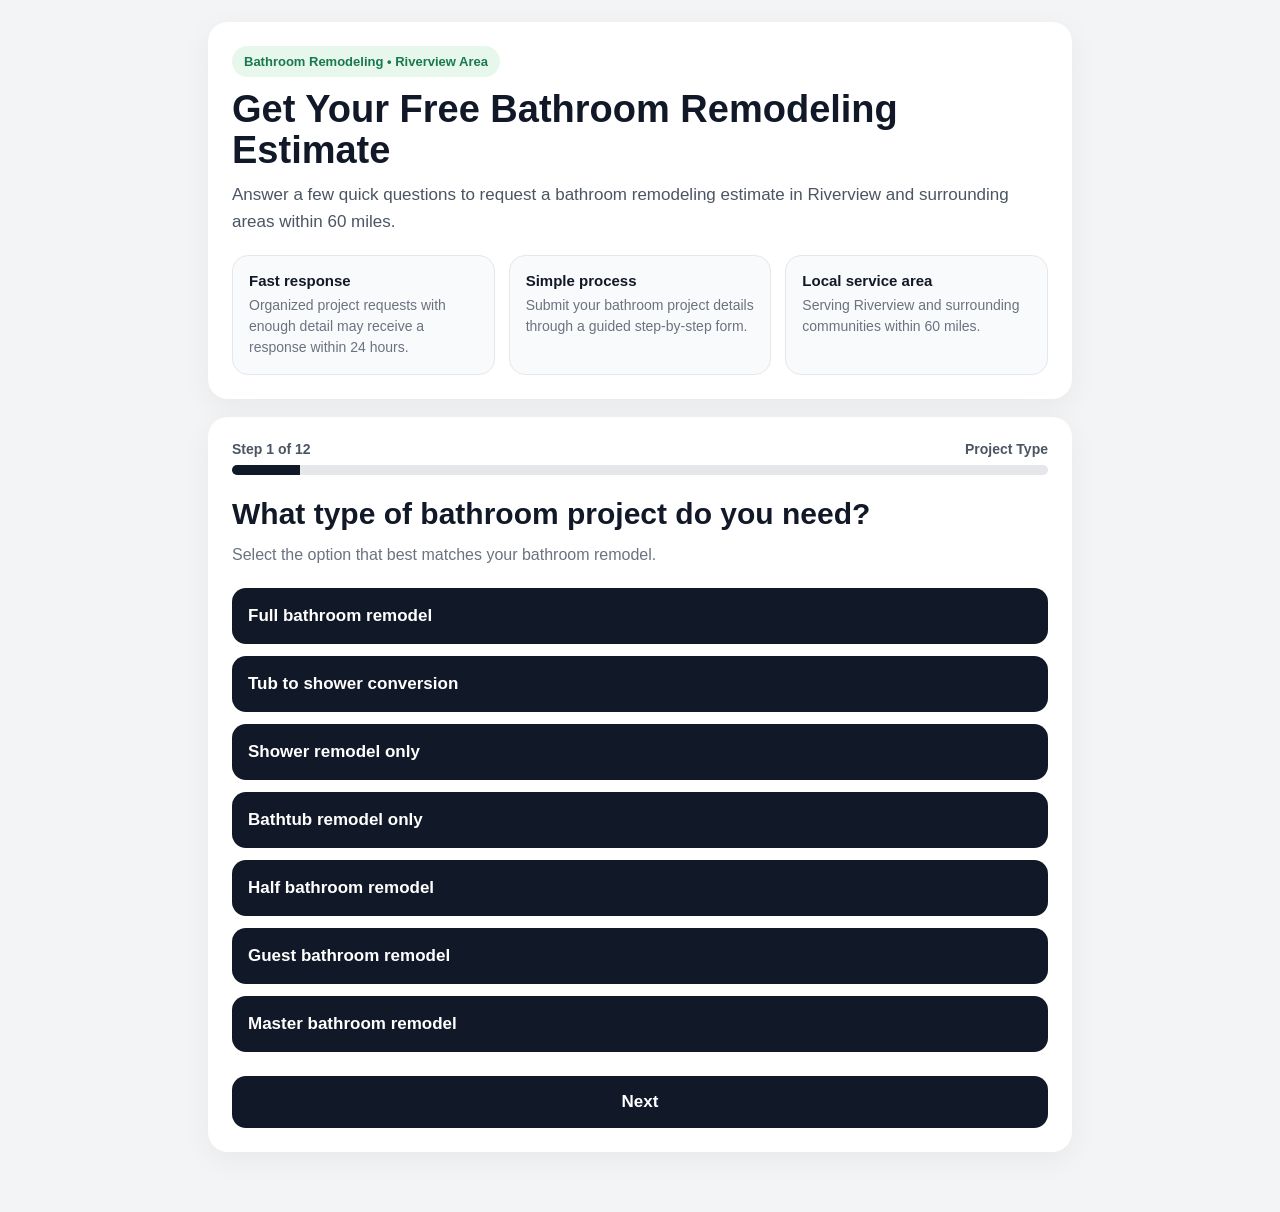
==== commit 3ef250bc: "Update bathroom-remodeling.html" ====
--- a/bathroom-remodeling.html
+++ b/bathroom-remodeling.html
@@ -12,7 +12,8 @@
 
   <meta charset="UTF-8" />
   <meta name="viewport" content="width=device-width, initial-scale=1.0" />
-  <title>Bathroom Remodeling Estimate | GetEstimateFast</title>
+  <title>Free Bathroom Remodeling Estimate | GetEstimateFast</title>
+  <meta name="description" content="Get a free bathroom remodeling estimate in Riverview, FL and surrounding areas. Tell us about your project and receive a fast, organized response." />
 
   <style>
     * { box-sizing: border-box; }
@@ -374,24 +375,24 @@
   <div class="container">
     <div class="hero">
       <div class="badge">Bathroom Remodeling • Riverview Area</div>
-      <h1>Bathroom Remodeling Estimate</h1>
+      <h1>Get Your Free Bathroom Remodeling Estimate</h1>
       <p class="sub">
-        Answer a few quick questions to request your bathroom remodeling estimate.
+        Answer a few quick questions to request a bathroom remodeling estimate in Riverview and surrounding areas within 60 miles.
       </p>
 
       <div class="mobile-hide">
         <div class="info-grid">
           <div class="info-card">
             <strong>Fast response</strong>
-            <span>Estimates within 24 hours are available when enough project details are provided.</span>
+            <span>Organized project requests with enough detail may receive a response within 24 hours.</span>
           </div>
           <div class="info-card">
             <strong>Simple process</strong>
-            <span>Submit organized project details through a guided step-by-step form.</span>
+            <span>Submit your bathroom project details through a guided step-by-step form.</span>
           </div>
           <div class="info-card">
             <strong>Local service area</strong>
-            <span>Serving Riverview and surrounding areas within 60 miles.</span>
+            <span>Serving Riverview and surrounding communities within 60 miles.</span>
           </div>
         </div>
       </div>
@@ -497,7 +498,7 @@
 
         <section class="step" data-title="Measurements">
           <h2>Do you know your bathroom measurements?</h2>
-          <p class="step-desc">This helps us determine whether an estimate can be reviewed more accurately within 24 hours.</p>
+          <p class="step-desc">This helps us review whether your estimate may be evaluated more accurately within 24 hours.</p>
 
           <div class="option-grid" data-group="knowsMeasurements">
             <button type="button" class="option-btn" data-value="Yes, I know the measurements">Yes, I know the measurements</button>
@@ -505,7 +506,7 @@
           </div>
 
           <div id="measurementNoBox" class="notice-box hidden">
-            Accurate estimates may require bathroom measurements. If measurements are not available, an on-site evaluation may be needed and the 24-hour estimate may not apply.
+            Accurate estimates may require bathroom measurements. If measurements are not available, an on-site evaluation may be recommended and the 24-hour estimate may not apply.
           </div>
 
           <div id="measurementYesBox" class="hidden">
@@ -567,7 +568,7 @@
 
         <section class="step" data-title="Project Description">
           <h2>Tell us more about your project</h2>
-          <p class="step-desc">The more details you provide, the more accurate your estimate will be.</p>
+          <p class="step-desc">The more details you provide, the more accurate your estimate review can be.</p>
 
           <textarea id="projectDescription" name="Project Description" placeholder="Describe what you want to change or improve in your bathroom.
 
@@ -578,7 +579,7 @@
 - Upgrade vanity and lighting
 - Fix previous water damage"></textarea>
 
-          <div class="hint">You can include any specific ideas, materials, or problems you are experiencing.</div>
+          <div class="hint">You can include any specific ideas, materials, or existing problems you are experiencing.</div>
 
           <div class="error">Please add a short project description to continue.</div>
 
@@ -629,7 +630,7 @@
           <h2>Do you think an on-site evaluation may be needed?</h2>
 
           <div class="notice-box">
-            Some projects may require an in-person evaluation. If a site visit is needed, a $100 service fee may apply. This fee will be credited toward your project if you move forward with the team.
+            Some projects may require an in-person evaluation before final pricing. If a site visit is necessary, an evaluation fee may apply depending on the location and project complexity. Any approved evaluation fee may be credited toward the project if you move forward.
           </div>
 
           <div class="option-grid" data-group="visit">
@@ -666,7 +667,7 @@
 
           <div class="field-grid">
             <input type="text" id="fullName" name="Full Name" placeholder="Full Name" />
-            <input type="text" id="phone" name="Phone Number" placeholder="Phone Number" />
+            <input type="text" id="phone" name="Phone Number" placeholder="Phone Number (example: 813-555-1234)" />
             <input type="email" id="email" name="Email Address" placeholder="Email Address" />
             <select id="contactMethod" name="Preferred Contact Method">
               <option value="">Preferred contact method</option>
